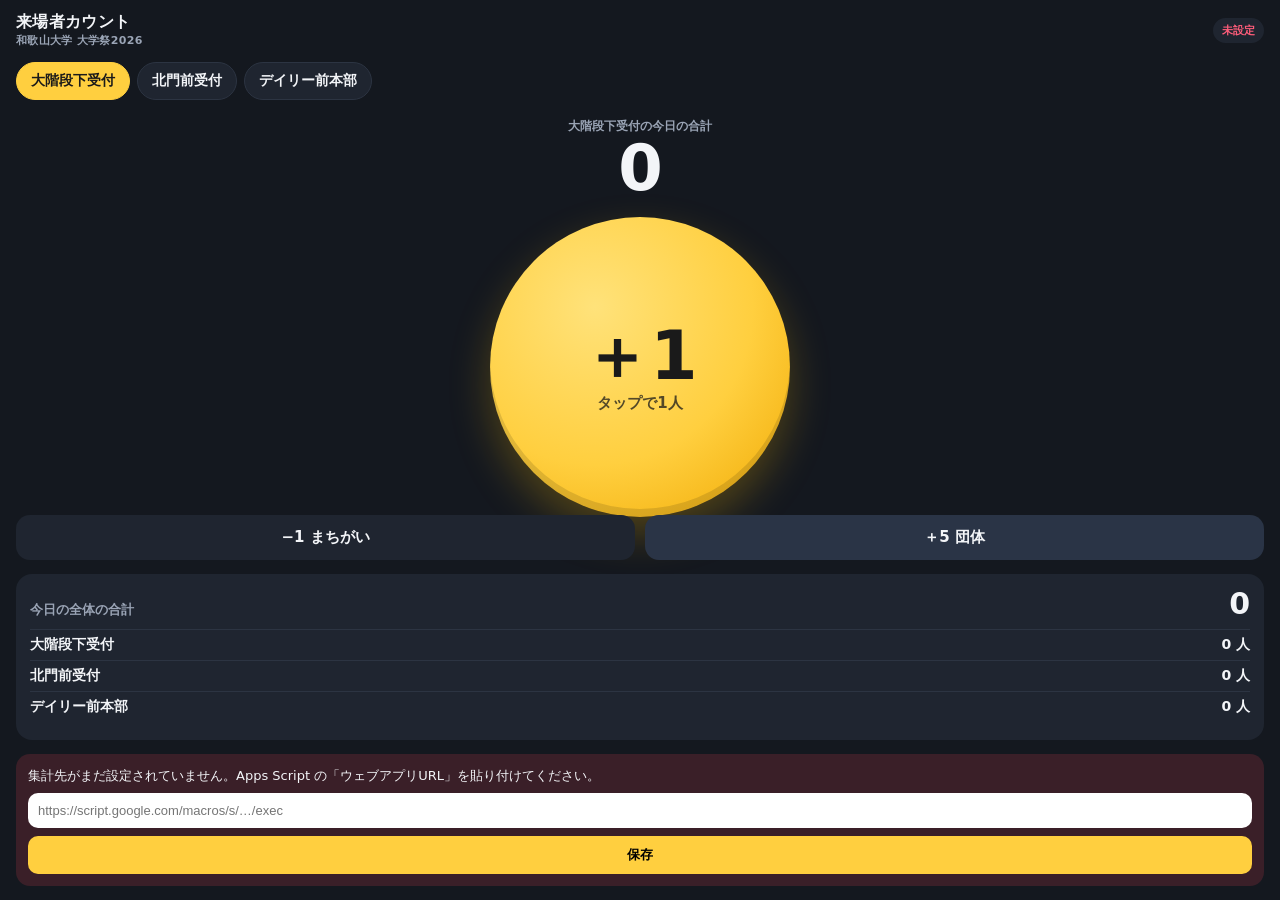
==== count/index.html @ 6d056bab "来場者カウント（/count/）を追加 Co-Authored-By: Claude Opus 5.5 <noreply@anthropic.com> Claude-Session: https://" ====
<!DOCTYPE html>
<html lang="ja">
<head>
<meta charset="utf-8">
<meta name="viewport" content="width=device-width,initial-scale=1,viewport-fit=cover,user-scalable=no">
<meta name="theme-color" content="#14181f">
<meta name="apple-mobile-web-app-capable" content="yes">
<title>来場者カウント｜和大祭2026</title>
<style>
:root{--bg:#14181f;--card:#1f2530;--line:#2c3442;--txt:#f3f5f8;--sub:#9aa4b5;--acc:#ffcf3f;--acc2:#ff5d7a;--ok:#4ad08a}
*{box-sizing:border-box;-webkit-tap-highlight-color:transparent}
html,body{margin:0;height:100%;background:var(--bg);color:var(--txt);font-family:system-ui,-apple-system,"Hiragino Sans","Noto Sans JP",sans-serif}
body{display:flex;flex-direction:column;min-height:100dvh;padding:calc(env(safe-area-inset-top) + 12px) 16px calc(env(safe-area-inset-bottom) + 14px);user-select:none;-webkit-user-select:none}
header{display:flex;align-items:center;justify-content:space-between;gap:8px}
h1{font-size:16px;margin:0;font-weight:800;letter-spacing:.02em}
h1 small{display:block;font-size:11px;color:var(--sub);font-weight:600}
#net{font-size:11px;font-weight:700;padding:5px 9px;border-radius:99px;background:var(--card);color:var(--sub);white-space:nowrap}
#net.ok{color:var(--ok)} #net.wait{color:var(--acc)} #net.bad{color:var(--acc2)}
.places{display:flex;gap:7px;overflow-x:auto;margin:14px -16px 0;padding:0 16px 2px;scrollbar-width:none}
.places::-webkit-scrollbar{display:none}
.places button{flex:none;border:1.5px solid var(--line);background:var(--card);color:var(--txt);border-radius:99px;padding:9px 14px;font-family:inherit;font-weight:700;font-size:14px}
.places button.on{background:var(--acc);border-color:var(--acc);color:#1a1a1a}
.mine{margin-top:16px;text-align:center}
.mine .lbl{font-size:12px;color:var(--sub);font-weight:700}
.mine .num{font-size:64px;font-weight:900;line-height:1.05;font-variant-numeric:tabular-nums;letter-spacing:-.02em}
.mine .pend{font-size:12px;color:var(--acc);height:16px;font-weight:700}
.tapwrap{flex:1;display:flex;align-items:center;justify-content:center;min-height:240px}
#tap{width:min(72vw,300px);aspect-ratio:1;border-radius:50%;border:0;background:radial-gradient(circle at 35% 30%,#ffe27a,var(--acc) 55%,#f0a800);color:#1a1a1a;font-family:inherit;font-weight:900;font-size:68px;line-height:1;box-shadow:0 18px 40px rgba(255,190,0,.25),inset 0 -8px 0 rgba(0,0,0,.12);touch-action:manipulation;transition:transform .06s}
#tap span{display:block;font-size:15px;font-weight:800;margin-top:6px;opacity:.75}
#tap:active,#tap.hit{transform:scale(.94)}
.row{display:flex;gap:10px}
.row button{flex:1;border:0;border-radius:14px;padding:13px 0;font-family:inherit;font-weight:800;font-size:15px;background:var(--card);color:var(--txt)}
.row button.p5{background:#2a3446}
.tot{margin-top:14px;background:var(--card);border-radius:16px;padding:12px 14px}
.tot .h{display:flex;justify-content:space-between;align-items:baseline}
.tot .h b{font-size:13px;color:var(--sub)}
.tot .h .all{font-size:30px;font-weight:900;font-variant-numeric:tabular-nums}
.tot ul{list-style:none;margin:8px 0 0;padding:0}
.tot li{display:flex;justify-content:space-between;padding:6px 0;border-top:1px solid var(--line);font-size:14px;font-weight:700}
.tot li span:last-child{font-variant-numeric:tabular-nums}
.tot .y{font-size:11px;color:var(--sub);margin-top:6px}
#setup{display:none;margin-top:14px;background:#3a1f28;border-radius:14px;padding:12px;font-size:13px;line-height:1.6}
#setup input{width:100%;margin-top:6px;padding:10px;border-radius:10px;border:0;font-size:13px}
#setup button{margin-top:8px;width:100%;padding:10px;border:0;border-radius:10px;background:var(--acc);font-weight:800}
#toast{position:fixed;left:50%;bottom:calc(env(safe-area-inset-bottom) + 24px);transform:translateX(-50%);background:#000c;color:#fff;padding:9px 14px;border-radius:12px;font-size:13px;font-weight:700;display:none;z-index:9}
</style>
</head>
<body>
<header><h1>来場者カウント<small>和歌山大学 大学祭2026</small></h1><div id="net">接続中…</div></header>
<div class="places" id="places"></div>
<div class="mine"><div class="lbl" id="mineLbl">この場所の今日の合計</div><div class="num" id="mineNum">0</div><div class="pend" id="pend"></div></div>
<div class="tapwrap"><button id="tap" aria-label="1人カウント">＋1<span>タップで1人</span></button></div>
<div class="row"><button id="minus">−1 まちがい</button><button id="plus5" class="p5">＋5 団体</button></div>
<div class="tot"><div class="h"><b>今日の全体の合計</b><span class="all" id="allNum">0</span></div><ul id="list"></ul><div class="y" id="yday"></div></div>
<div id="setup">集計先がまだ設定されていません。Apps Script の「ウェブアプリURL」を貼り付けてください。<input id="apiIn" placeholder="https://script.google.com/macros/s/…/exec"><button id="apiSave">保存</button></div>
<div id="toast"></div>
<script>
const DEFAULT_API=""; /* ← 集計先（Apps Script ウェブアプリURL） */
const PLACES=["大階段下受付","北門前受付","デイリー前本部"];
const $=id=>document.getElementById(id);
const ls={get:(k,d)=>{try{const v=localStorage.getItem(k);return v==null?d:JSON.parse(v)}catch(_){return d}},set:(k,v)=>{try{localStorage.setItem(k,JSON.stringify(v))}catch(_){}}};
const qs=new URLSearchParams(location.search);
if(qs.get("api")) ls.set("cnt_api",qs.get("api"));
let API=ls.get("cnt_api",DEFAULT_API)||DEFAULT_API;
let place=qs.get("p")&&PLACES.includes(qs.get("p"))?qs.get("p"):ls.get("cnt_place",PLACES[0]);
let pending=ls.get("cnt_pending",{}); /* place -> まだ送れていない数 */
let server={}, today=null, sending=false;
const toast=t=>{const e=$("toast");e.textContent=t;e.style.display="block";clearTimeout(e._t);e._t=setTimeout(()=>e.style.display="none",1800)};
function net(c,t){const e=$("net");e.className=c;e.textContent=t}
function renderPlaces(){ const w=$("places"); w.innerHTML=""; PLACES.forEach(p=>{ const b=document.createElement("button"); b.textContent=p; if(p===place) b.className="on"; b.onclick=()=>{ place=p; ls.set("cnt_place",p); renderPlaces(); render(); }; w.appendChild(b); }); }
function render(){
  const day=(today&&server[today])||{}; const pd=n=>pending[n]||0;
  const names=[...new Set([...PLACES,...Object.keys(day)])];
  $("mineLbl").textContent=place+"の今日の合計";
  $("mineNum").textContent=Math.max(0,(day[place]||0)+pd(place));
  const tp=Object.values(pending).reduce((a,b)=>a+b,0);
  $("pend").textContent=tp?`送信待ち ${tp>0?"+":""}${tp}`:"";
  let all=0; const ul=$("list"); ul.innerHTML="";
  names.forEach(n=>{ const v=Math.max(0,(day[n]||0)+pd(n)); all+=v; if(!v&&!PLACES.includes(n)) return; const li=document.createElement("li"); li.innerHTML="<span></span><span></span>"; li.children[0].textContent=n; li.children[1].textContent=v.toLocaleString()+" 人"; ul.appendChild(li); });
  $("allNum").textContent=all.toLocaleString();
  const ks=Object.keys(server).filter(d=>d!==today).sort();
  $("yday").textContent=ks.map(d=>`${d.slice(5).replace("-","/")}：${Object.values(server[d]).reduce((a,b)=>a+b,0).toLocaleString()}人`).join("　");
}
function add(n){
  if(!API){ $("setup").style.display="block"; toast("先に集計先の設定が必要です"); return; }
  pending[place]=(pending[place]||0)+n; ls.set("cnt_pending",pending); render();
  try{ navigator.vibrate&&navigator.vibrate(n<0?[20,40,20]:15); }catch(_){}
  const t=$("tap"); if(n>0){ t.classList.add("hit"); setTimeout(()=>t.classList.remove("hit"),70); }
  clearTimeout(add._t); add._t=setTimeout(flush,700);
}
async function call(params){ const u=API+(API.includes("?")?"&":"?")+new URLSearchParams(params)+"&_="+Date.now(); const r=await fetch(u,{redirect:"follow"}); const j=await r.json(); if(!j.ok) throw 0; server=j.days||{}; today=j.today; return j; }
async function flush(){
  if(!API||sending) return; const ent=Object.entries(pending).filter(([,v])=>v); if(!ent.length) return;
  sending=true; net("wait","送信中…");
  try{ for(const [p,n] of ent){ await call({a:"add",p,n}); pending[p]-=n; if(!pending[p]) delete pending[p]; ls.set("cnt_pending",pending); }
    net("ok","● 同期済み"); }
  catch(_){ net("bad","圏外：あとで自動送信"); }
  sending=false; render(); if(Object.values(pending).some(v=>v)) setTimeout(flush,4000);
}
async function pull(){ if(!API||sending) return; try{ await call({a:"get"}); net(Object.values(pending).some(v=>v)?"wait":"ok",Object.values(pending).some(v=>v)?"送信待ち":"● 同期済み"); render(); flush(); }catch(_){ net("bad","つながりません"); } }
$("tap").addEventListener("click",()=>add(1));
$("minus").onclick=()=>add(-1); $("plus5").onclick=()=>add(5);
$("apiSave").onclick=()=>{ const v=$("apiIn").value.trim(); if(!/^https:\/\/script\.google(usercontent)?\.com\//.test(v)){ toast("URLの形が違います"); return; } API=v; ls.set("cnt_api",v); $("setup").style.display="none"; pull(); };
document.addEventListener("visibilitychange",()=>{ if(!document.hidden) pull(); });
window.addEventListener("online",flush);
renderPlaces(); render();
if(!API){ $("setup").style.display="block"; net("bad","未設定"); } else { pull(); setInterval(pull,8000); }
</script>
</body>
</html>
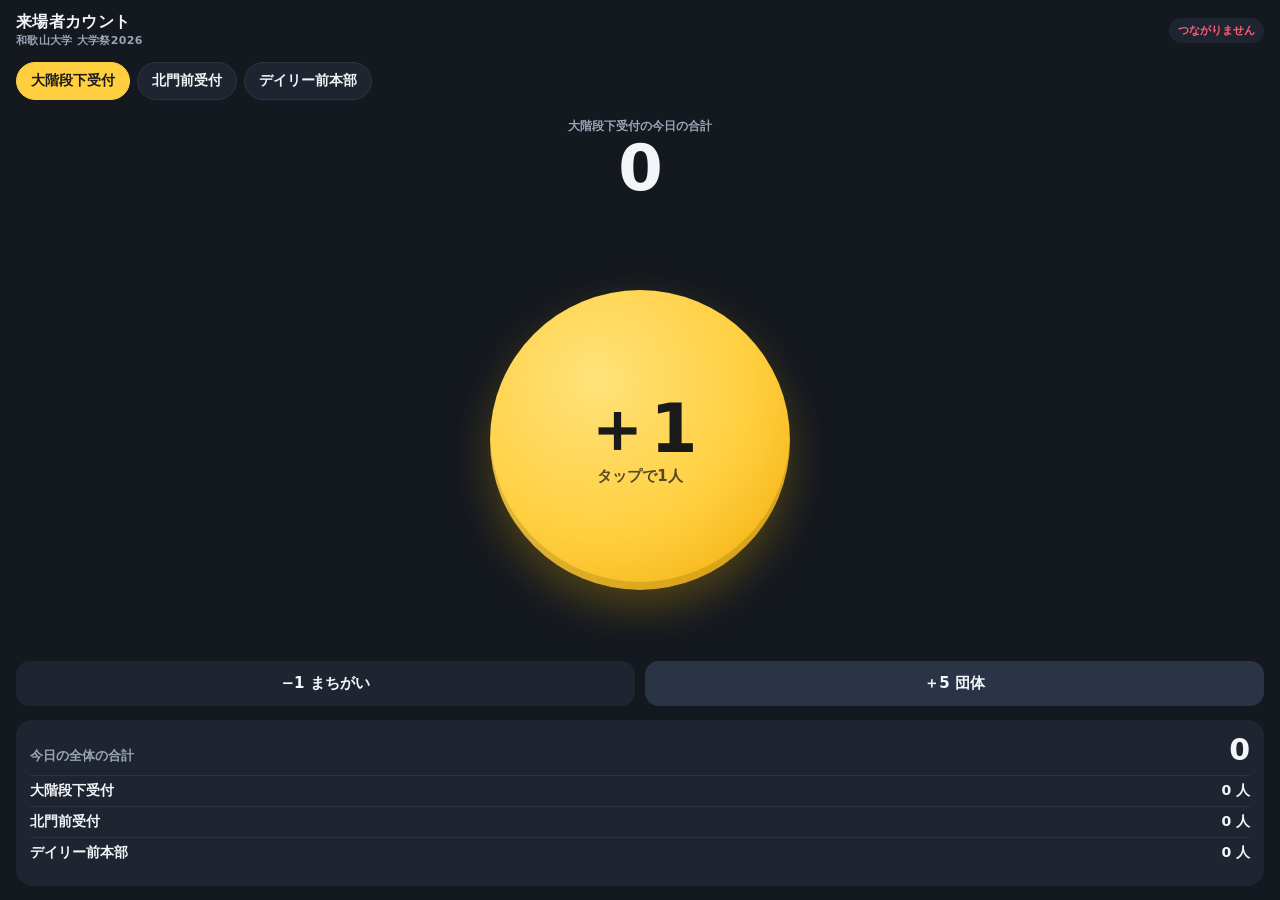
==== commit 8940986a: "来場者カウント：集計先をつなぐ Co-Authored-By: Claude Opus 5.5 <noreply@anthropic.com> Claude-Session: https://clau" ====
--- a/count/index.html
+++ b/count/index.html
@@ -51,17 +51,17 @@
 <div class="mine"><div class="lbl" id="mineLbl">この場所の今日の合計</div><div class="num" id="mineNum">0</div><div class="pend" id="pend"></div></div>
 <div class="tapwrap"><button id="tap" aria-label="1人カウント">＋1<span>タップで1人</span></button></div>
 <div class="row"><button id="minus">−1 まちがい</button><button id="plus5" class="p5">＋5 団体</button></div>
-<div class="tot"><div class="h"><b>今日の全体の合計</b><span class="all" id="allNum">0</span></div><ul id="list"></ul><div class="y" id="yday"></div></div>
+<div class="tot"><div class="h"><b>今日の全体の合計</b><span class="all" id="allNum">0</span></div><ul id="list"></ul><div class="y" id="yday"></div><a id="sheetLink" target="_blank" rel="noopener" style="display:none;font-size:11px;color:#9aa4b5;margin-top:6px">集計のスプレッドシートを開く（作った人のみ）</a></div>
 <div id="setup">集計先がまだ設定されていません。Apps Script の「ウェブアプリURL」を貼り付けてください。<input id="apiIn" placeholder="https://script.google.com/macros/s/…/exec"><button id="apiSave">保存</button></div>
 <div id="toast"></div>
 <script>
-const DEFAULT_API=""; /* ← 集計先（Apps Script ウェブアプリURL） */
+const DEFAULT_API="https://script.google.com/macros/s/AKfycbz3UNKy3FU12TRJJtZz_dX61BEh0euaiDKuKJnsrBA3d4c5VaosjJELXOQIShOB71VJ/exec"; /* ← 集計先（Apps Script ウェブアプリURL） */
 const PLACES=["大階段下受付","北門前受付","デイリー前本部"];
 const $=id=>document.getElementById(id);
 const ls={get:(k,d)=>{try{const v=localStorage.getItem(k);return v==null?d:JSON.parse(v)}catch(_){return d}},set:(k,v)=>{try{localStorage.setItem(k,JSON.stringify(v))}catch(_){}}};
 const qs=new URLSearchParams(location.search);
 if(qs.get("api")) ls.set("cnt_api",qs.get("api"));
-let API=ls.get("cnt_api",DEFAULT_API)||DEFAULT_API;
+let API=qs.get("api")||DEFAULT_API||ls.get("cnt_api","");
 let place=qs.get("p")&&PLACES.includes(qs.get("p"))?qs.get("p"):ls.get("cnt_place",PLACES[0]);
 let pending=ls.get("cnt_pending",{}); /* place -> まだ送れていない数 */
 let server={}, today=null, sending=false;
@@ -88,7 +88,7 @@
   const t=$("tap"); if(n>0){ t.classList.add("hit"); setTimeout(()=>t.classList.remove("hit"),70); }
   clearTimeout(add._t); add._t=setTimeout(flush,700);
 }
-async function call(params){ const u=API+(API.includes("?")?"&":"?")+new URLSearchParams(params)+"&_="+Date.now(); const r=await fetch(u,{redirect:"follow"}); const j=await r.json(); if(!j.ok) throw 0; server=j.days||{}; today=j.today; return j; }
+async function call(params){ const u=API+(API.includes("?")?"&":"?")+new URLSearchParams(params)+"&_="+Date.now(); const r=await fetch(u,{redirect:"follow"}); const j=await r.json(); if(!j.ok) throw 0; server=j.days||{}; today=j.today; if(j.sheet){ const a=$("sheetLink"); a.href=j.sheet; a.style.display="block"; } return j; }
 async function flush(){
   if(!API||sending) return; const ent=Object.entries(pending).filter(([,v])=>v); if(!ent.length) return;
   sending=true; net("wait","送信中…");
